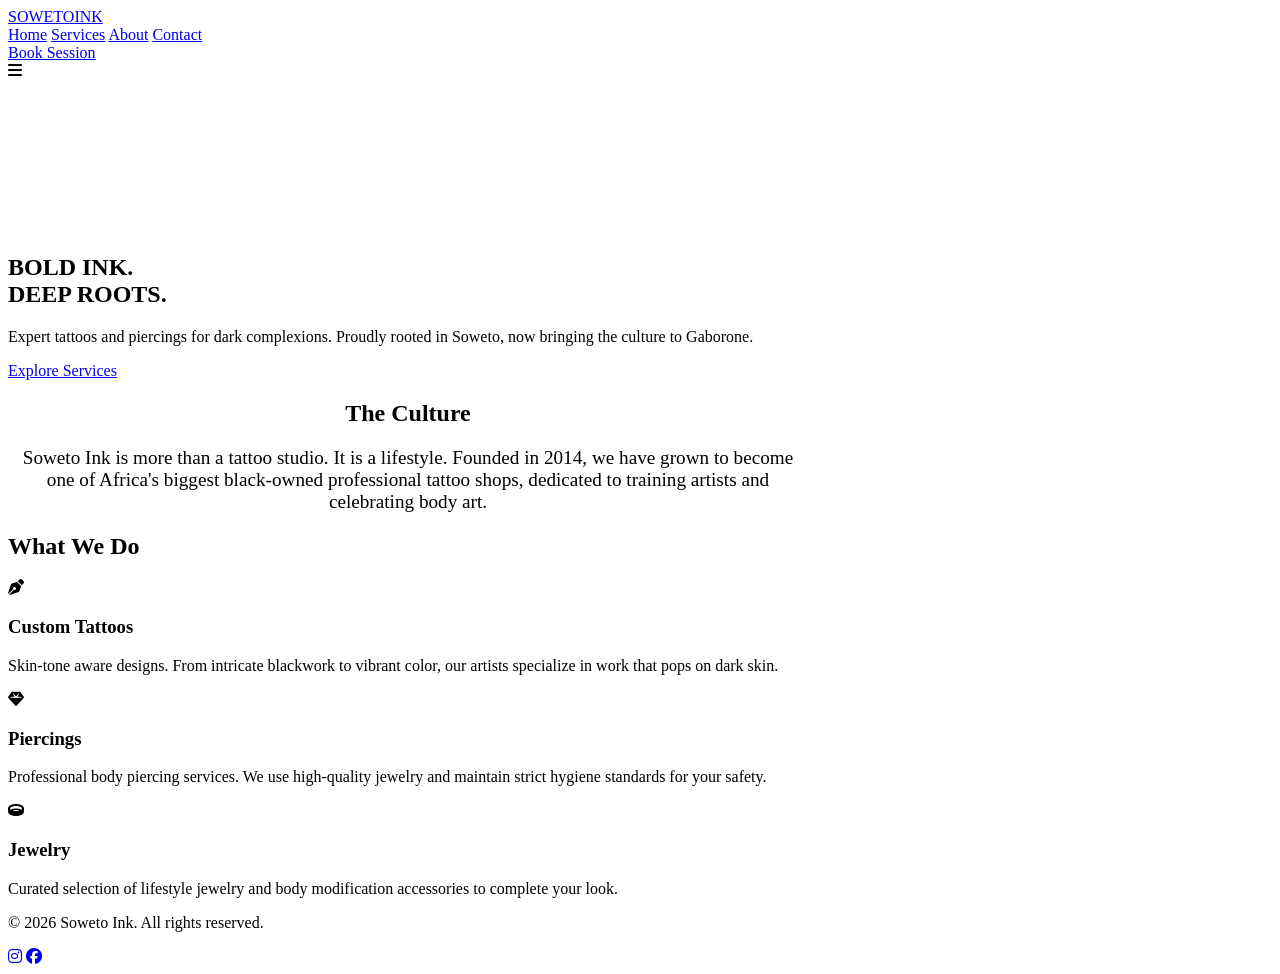
==== index.html @ 55dce3ae "Create index.html" ====
<!DOCTYPE html>
<html lang="en">
<head>
    <meta charset="UTF-8">
    <meta name="viewport" content="width=device-width, initial-scale=1.0">
    <title>Soweto Ink | Tattoo & Lifestyle</title>
    <link rel="stylesheet" href="css/style.css">
    <!-- Google Fonts -->
    <link rel="preconnect" href="https://fonts.googleapis.com">
    <link rel="preconnect" href="https://fonts.gstatic.com" crossorigin>
    <link href="https://fonts.googleapis.com/css2?family=Bebas+Neue&family=Inter:wght@400;600;700&display=swap" rel="stylesheet">
    <link rel="stylesheet" href="https://cdnjs.cloudflare.com/ajax/libs/font-awesome/6.4.0/css/all.min.css">
</head>
<body>

    <header>
        <div class="container nav-container">
            <a href="index.html" class="logo">SOWETO<span>INK</span></a>
            <nav class="nav-links">
                <a href="index.html" class="active">Home</a>
                <a href="services.html">Services</a>
                <a href="about.html">About</a>
                <a href="contact.html">Contact</a>
            </nav>
            <a href="contact.html" class="nav-cta">Book Session</a>
            <div class="mobile-menu-btn"><i class="fas fa-bars"></i></div>
        </div>
    </header>

    <!-- HERO SECTION WITH VIDEO -->
    <section class="hero">
        <!-- Placeholder video URL. Replace with actual tattoo footage. -->
        <video autoplay muted loop playsinline poster="https://images.unsplash.com/photo-1598371839696-5c5bb00bdc28?ixlib=rb-4.0.3&auto=format&fit=crop&w=1920&q=80">
            <source src="https://cdn.pixabay.com/video/2021/10/05/91621-632359570_large.mp4" type="video/mp4">
        </video>
        <div class="hero-overlay"></div>
        <div class="hero-content">
            <h1>BOLD INK.<br>DEEP ROOTS.</h1>
            <p>Expert tattoos and piercings for dark complexions. Proudly rooted in Soweto, now bringing the culture to Gaborone.</p>
            <a href="services.html" class="btn">Explore Services</a>
        </div>
    </section>

    <!-- INTRO SECTION -->
    <section>
        <div class="container" style="text-align: center; max-width: 800px;">
            <h2 class="section-title">The Culture</h2>
            <p style="font-size: 1.2rem; color: var(--text-muted);">Soweto Ink is more than a tattoo studio. It is a lifestyle. Founded in 2014, we have grown to become one of Africa's biggest black-owned professional tattoo shops, dedicated to training artists and celebrating body art.</p>
        </div>
    </section>

    <!-- QUICK SERVICES -->
    <section class="section-dark">
        <div class="container">
            <h2 class="section-title">What We Do</h2>
            <div class="services-grid">
                <div class="service-card">
                    <div class="service-icon"><i class="fas fa-pen-nib"></i></div>
                    <h3>Custom Tattoos</h3>
                    <p>Skin-tone aware designs. From intricate blackwork to vibrant color, our artists specialize in work that pops on dark skin.</p>
                </div>
                <div class="service-card">
                    <div class="service-icon"><i class="fas fa-gem"></i></div>
                    <h3>Piercings</h3>
                    <p>Professional body piercing services. We use high-quality jewelry and maintain strict hygiene standards for your safety.</p>
                </div>
                <div class="service-card">
                    <div class="service-icon"><i class="fas fa-ring"></i></div>
                    <h3>Jewelry</h3>
                    <p>Curated selection of lifestyle jewelry and body modification accessories to complete your look.</p>
                </div>
            </div>
        </div>
    </section>

    <footer>
        <div class="container">
            <p>&copy; 2026 Soweto Ink. All rights reserved.</p>
            <div class="socials">
                <a href="#"><i class="fab fa-instagram"></i></a>
                <a href="#"><i class="fab fa-facebook"></i></a>
            </div>
        </div>
    </footer>

</body>
</html>
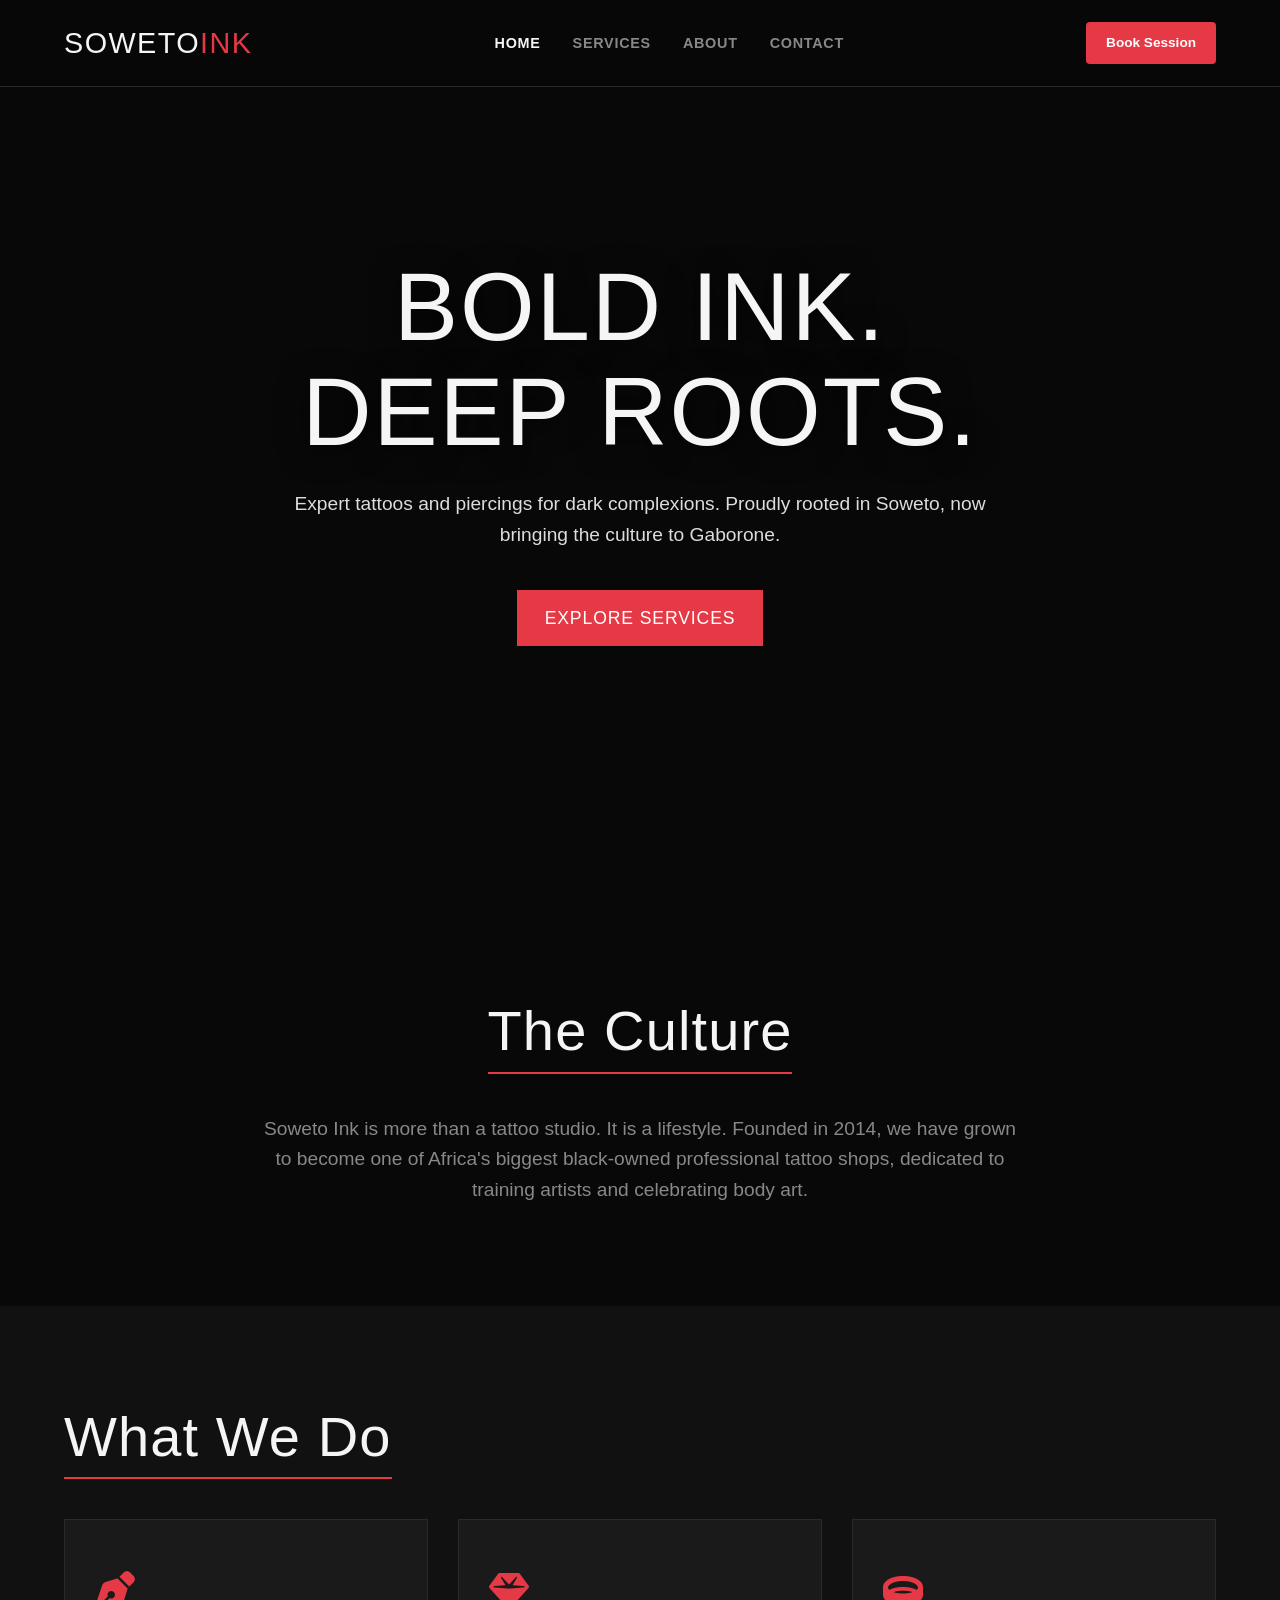
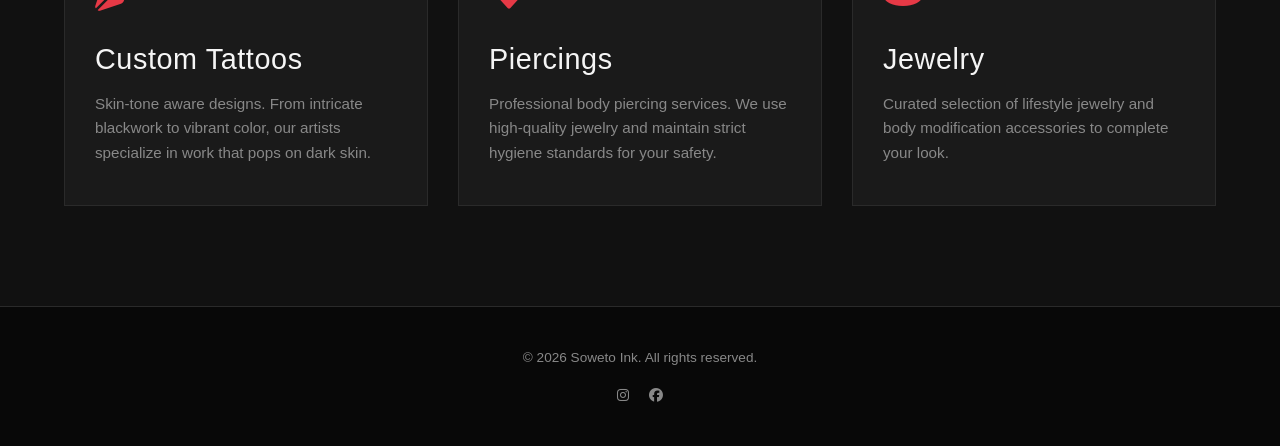
==== commit 9860e6e1: "Update index.html" ====
--- a/index.html
+++ b/index.html
@@ -4,7 +4,7 @@
     <meta charset="UTF-8">
     <meta name="viewport" content="width=device-width, initial-scale=1.0">
     <title>Soweto Ink | Tattoo & Lifestyle</title>
-    <link rel="stylesheet" href="css/style.css">
+    <link rel="stylesheet" href="style.css">
     <!-- Google Fonts -->
     <link rel="preconnect" href="https://fonts.googleapis.com">
     <link rel="preconnect" href="https://fonts.gstatic.com" crossorigin>
--- a/style.css
+++ b/style.css
@@ -0,0 +1,214 @@
+/* =========================================
+   SOWETO INK — Shared Design System
+   Dark / Gritty / Premium
+========================================= */
+:root {
+    --bg: #080808;
+    --surface: #111111;
+    --surface-light: #1A1A1A;
+    --text: #F5F5F5;
+    --text-muted: #888888;
+    --accent: #E63946; /* Signal Red */
+    --accent-hover: #C1121F;
+    --border: #2A2A2A;
+    --font-display: 'Bebas Neue', sans-serif; /* Bold, tattoo-style font */
+    --font-body: 'Inter', sans-serif;
+    --transition: all 0.3s ease;
+}
+
+* { margin: 0; padding: 0; box-sizing: border-box; }
+html { scroll-behavior: smooth; }
+body {
+    font-family: var(--font-body);
+    background-color: var(--bg);
+    color: var(--text);
+    line-height: 1.6;
+    -webkit-font-smoothing: antialiased;
+    overflow-x: hidden;
+}
+a { text-decoration: none; color: inherit; transition: var(--transition); }
+ul { list-style: none; }
+img { max-width: 100%; display: block; }
+.container { max-width: 1200px; margin: 0 auto; padding: 0 24px; }
+
+/* Typography */
+h1, h2, h3, h4 {
+    font-family: var(--font-display);
+    font-weight: 400;
+    line-height: 1.1;
+    letter-spacing: 0.02em;
+}
+h1 { font-size: clamp(3rem, 8vw, 6rem); }
+h2 { font-size: clamp(2rem, 5vw, 3.5rem); }
+h3 { font-size: 1.8rem; }
+.section-title {
+    margin-bottom: 40px;
+    border-bottom: 2px solid var(--accent);
+    padding-bottom: 10px;
+    display: inline-block;
+}
+.text-accent { color: var(--accent); }
+.text-muted { color: var(--text-muted); }
+
+/* Buttons */
+.btn {
+    display: inline-flex;
+    align-items: center;
+    gap: 8px;
+    padding: 14px 28px;
+    background: var(--accent);
+    color: #fff;
+    font-family: var(--font-display);
+    font-size: 1.1rem;
+    letter-spacing: 0.05em;
+    border: none;
+    cursor: pointer;
+    transition: var(--transition);
+    text-transform: uppercase;
+}
+.btn:hover { background: var(--accent-hover); transform: translateY(-2px); }
+.btn-outline {
+    background: transparent;
+    border: 2px solid var(--text);
+    color: var(--text);
+}
+.btn-outline:hover { background: var(--text); color: var(--bg); }
+
+/* Header */
+header {
+    position: fixed;
+    top: 0; left: 0; right: 0;
+    z-index: 1000;
+    padding: 20px 0;
+    background: rgba(8, 8, 8, 0.85);
+    backdrop-filter: blur(12px);
+    border-bottom: 1px solid var(--border);
+}
+.nav-container {
+    display: flex;
+    justify-content: space-between;
+    align-items: center;
+}
+.logo {
+    font-family: var(--font-display);
+    font-size: 1.8rem;
+    letter-spacing: 0.05em;
+}
+.logo span { color: var(--accent); }
+.nav-links { display: flex; gap: 32px; }
+.nav-links a {
+    font-size: 0.9rem;
+    font-weight: 600;
+    text-transform: uppercase;
+    letter-spacing: 0.05em;
+    color: var(--text-muted);
+}
+.nav-links a:hover, .nav-links a.active { color: var(--text); }
+.nav-cta {
+    background: var(--accent);
+    color: #fff;
+    padding: 10px 20px;
+    font-weight: 700;
+    border-radius: 4px;
+    font-size: 0.85rem;
+}
+.nav-cta:hover { background: var(--accent-hover); }
+.mobile-menu-btn { display: none; font-size: 1.5rem; cursor: pointer; }
+
+/* --- HERO SECTION WITH VIDEO --- */
+.hero {
+    position: relative;
+    height: 100vh;
+    display: flex;
+    align-items: center;
+    justify-content: center;
+    text-align: center;
+    overflow: hidden;
+}
+.hero video {
+    position: absolute;
+    top: 50%; left: 50%;
+    min-width: 100%; min-height: 100%;
+    width: auto; height: auto;
+    transform: translateX(-50%) translateY(-50%);
+    object-fit: cover;
+    z-index: -2;
+    filter: brightness(0.4) saturate(1.2);
+}
+.hero-overlay {
+    position: absolute;
+    inset: 0;
+    background: linear-gradient(180deg, rgba(8,8,8,0.2) 0%, rgba(8,8,8,0.9) 100%);
+    z-index: -1;
+}
+.hero-content { position: relative; z-index: 2; max-width: 800px; padding: 0 24px; }
+.hero h1 { margin-bottom: 24px; text-shadow: 0 4px 30px rgba(0,0,0,0.8); }
+.hero p { font-size: 1.2rem; color: #DDD; margin-bottom: 40px; }
+
+/* Sections */
+section { padding: 100px 0; }
+.section-dark { background: var(--surface); }
+
+/* Services Grid */
+.services-grid {
+    display: grid;
+    grid-template-columns: repeat(auto-fit, minmax(300px, 1fr));
+    gap: 30px;
+}
+.service-card {
+    background: var(--surface-light);
+    padding: 40px 30px;
+    border: 1px solid var(--border);
+    transition: var(--transition);
+    position: relative;
+}
+.service-card:hover {
+    border-color: var(--accent);
+    transform: translateY(-8px);
+    box-shadow: 0 20px 40px rgba(0,0,0,0.5);
+}
+.service-icon { font-size: 2.5rem; color: var(--accent); margin-bottom: 20px; }
+.service-card h3 { margin-bottom: 16px; }
+.service-card p { color: var(--text-muted); font-size: 0.95rem; }
+
+/* Footer */
+footer {
+    padding: 40px 0;
+    border-top: 1px solid var(--border);
+    text-align: center;
+    font-size: 0.85rem;
+    color: var(--text-muted);
+}
+footer .socials { margin-top: 16px; display: flex; justify-content: center; gap: 20px; }
+footer .socials a:hover { color: var(--accent); }
+
+/* Page Header (for subpages) */
+.page-header {
+    padding: 180px 0 80px;
+    text-align: center;
+    border-bottom: 1px solid var(--border);
+    background: radial-gradient(circle at center, var(--surface-light) 0%, var(--bg) 100%);
+}
+
+/* Contact Form */
+.form-group { margin-bottom: 20px; }
+.form-group label { display: block; margin-bottom: 8px; font-weight: 600; font-size: 0.9rem; }
+.form-group input, .form-group textarea {
+    width: 100%;
+    padding: 14px;
+    background: var(--surface-light);
+    border: 1px solid var(--border);
+    color: var(--text);
+    font-family: var(--font-body);
+    outline: none;
+    transition: var(--transition);
+}
+.form-group input:focus, .form-group textarea:focus { border-color: var(--accent); }
+
+/* Mobile */
+@media (max-width: 768px) {
+    .nav-links { display: none; }
+    .mobile-menu-btn { display: block; }
+    .hero h1 { font-size: 3rem; }
+    section { padding: 60px 0; }
+}
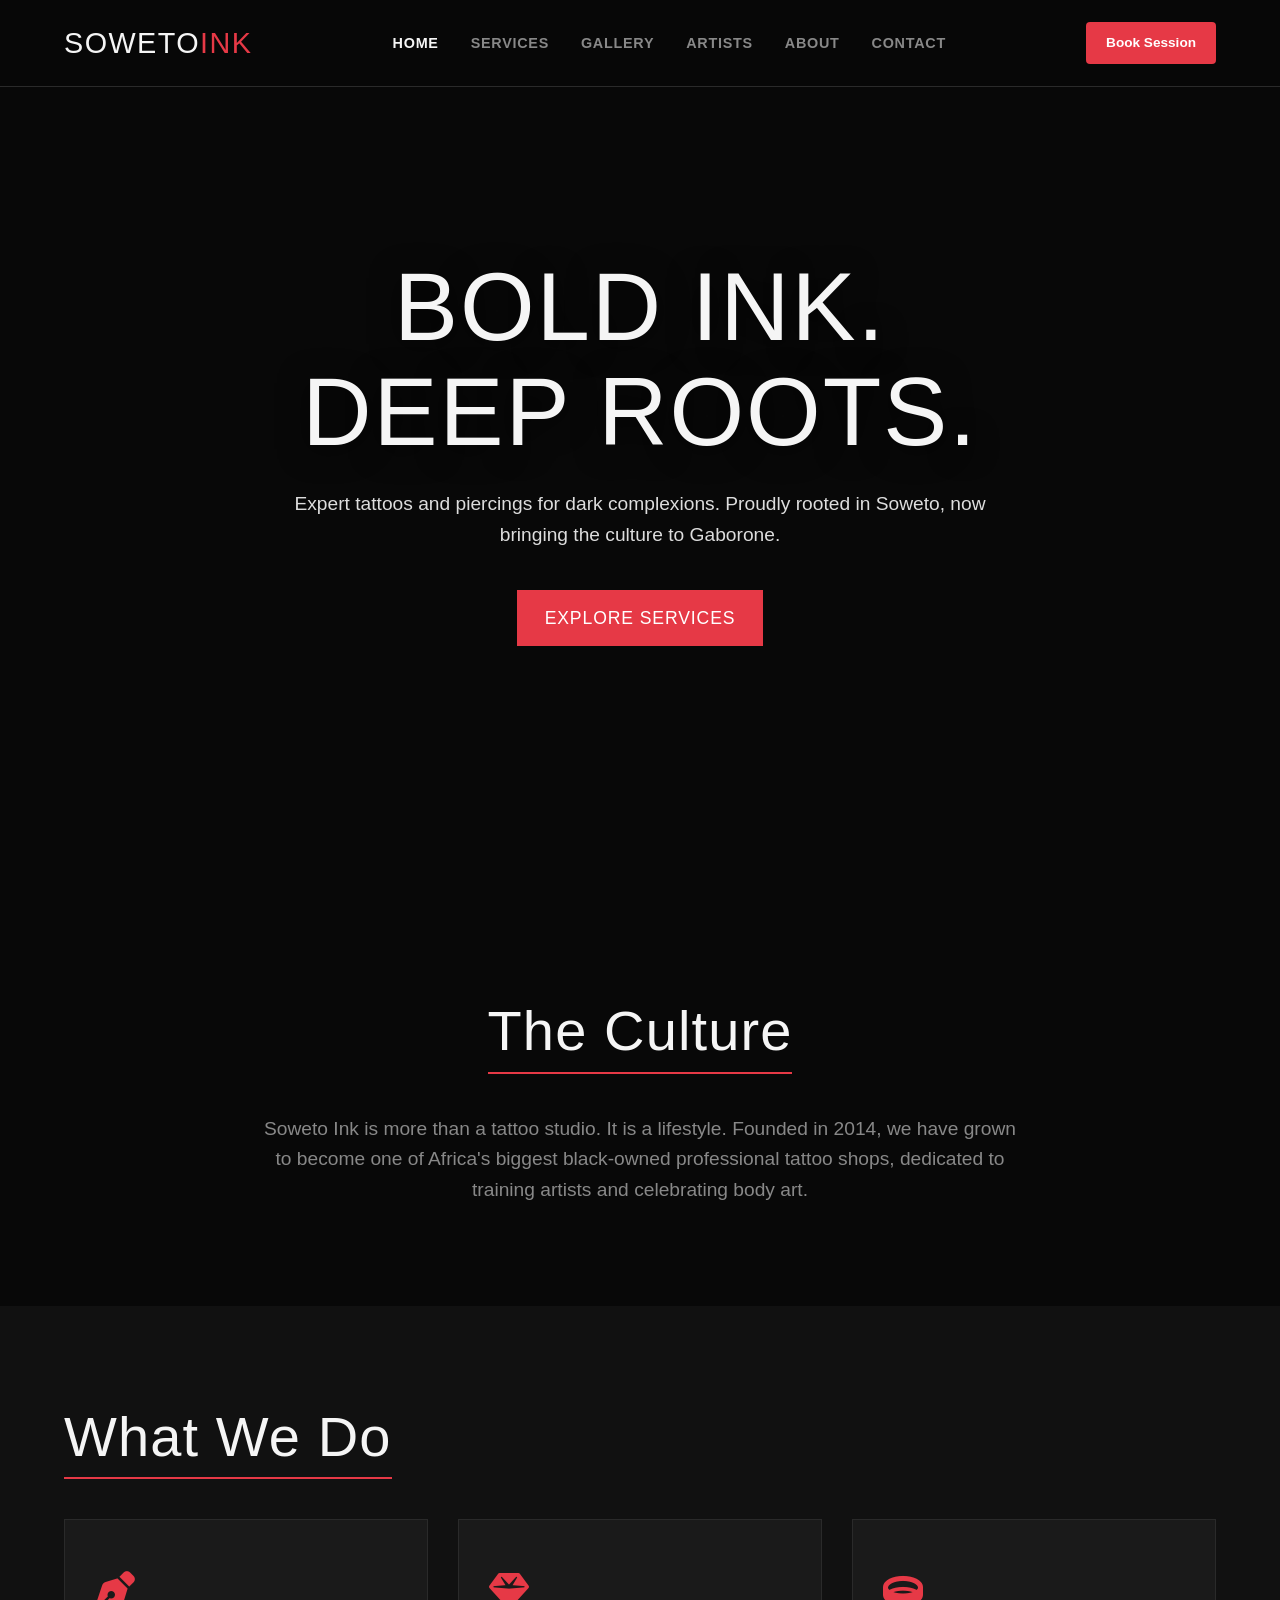
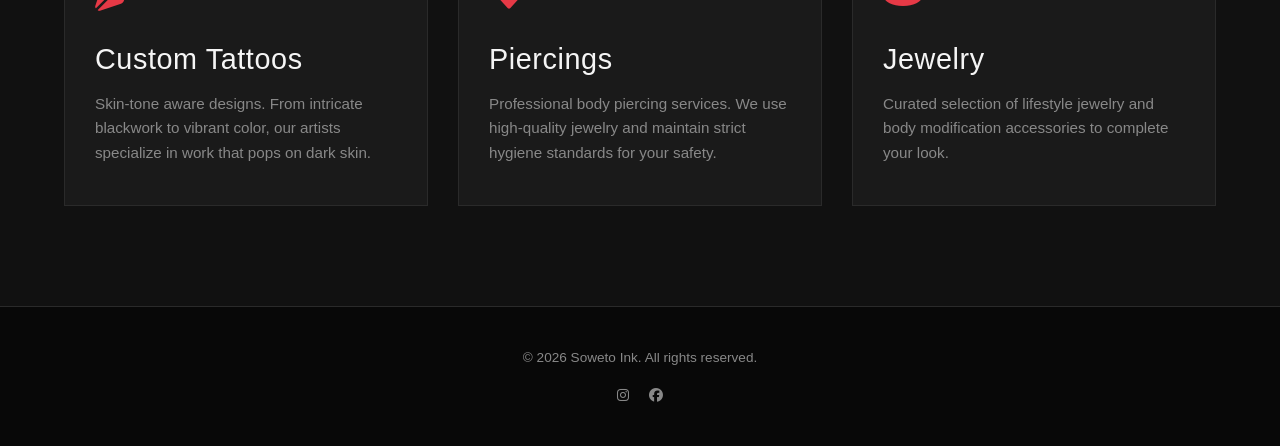
==== commit e09e1146: "Add links to Gallery and Artists in navigation" ====
--- a/index.html
+++ b/index.html
@@ -19,6 +19,8 @@
             <nav class="nav-links">
                 <a href="index.html" class="active">Home</a>
                 <a href="services.html">Services</a>
+                   <a href="gallery.html">Gallery</a>
+                   <a href="artists.html">Artists</a>
                 <a href="about.html">About</a>
                 <a href="contact.html">Contact</a>
             </nav>
--- a/style.css
+++ b/style.css
@@ -212,3 +212,132 @@
     .hero h1 { font-size: 3rem; }
     section { padding: 60px 0; }
 }
+/* =========================================
+   GALLERY PAGE
+========================================= */
+.gallery-section { padding: 60px 0; }
+.gallery-grid {
+    display: grid;
+    grid-template-columns: repeat(auto-fill, minmax(280px, 1fr));
+    gap: 20px;
+    margin-bottom: 60px;
+}
+.gallery-item {
+    position: relative;
+    border-radius: 4px;
+    overflow: hidden;
+    aspect-ratio: 3 / 4; /* Portrait orientation for tattoo/piercing shots */
+    border: 1px solid var(--border);
+    cursor: pointer;
+}
+.gallery-item img {
+    width: 100%;
+    height: 100%;
+    object-fit: cover;
+    transition: transform 0.5s ease, filter 0.5s ease;
+    filter: grayscale(20%) contrast(1.1);
+}
+.gallery-item:hover img {
+    transform: scale(1.05);
+    filter: grayscale(0%) contrast(1.1);
+}
+.gallery-overlay {
+    position: absolute;
+    inset: 0;
+    background: linear-gradient(to top, rgba(0,0,0,0.9) 0%, transparent 50%);
+    opacity: 0;
+    transition: var(--transition);
+    display: flex;
+    align-items: flex-end;
+    padding: 20px;
+}
+.gallery-item:hover .gallery-overlay { opacity: 1; }
+.gallery-overlay h4 {
+    color: var(--text);
+    font-family: var(--font-display);
+    font-size: 1.2rem;
+    letter-spacing: 0.05em;
+}
+.gallery-overlay span {
+    display: block;
+    font-family: var(--font-body);
+    font-size: 0.8rem;
+    color: var(--accent);
+    text-transform: uppercase;
+    font-weight: 700;
+}
+
+/* =========================================
+   ARTISTS PAGE
+========================================= */
+.artists-grid {
+    display: grid;
+    grid-template-columns: repeat(auto-fit, minmax(320px, 1fr));
+    gap: 30px;
+    margin-top: 40px;
+}
+.artist-card {
+    background: var(--surface-light);
+    border: 1px solid var(--border);
+    transition: var(--transition);
+    overflow: hidden;
+}
+.artist-card:hover {
+    border-color: var(--accent);
+    transform: translateY(-5px);
+}
+.artist-img-wrap {
+    width: 100%;
+    aspect-ratio: 1 / 1;
+    overflow: hidden;
+    border-bottom: 1px solid var(--border);
+}
+.artist-img-wrap img {
+    width: 100%;
+    height: 100%;
+    object-fit: cover;
+    transition: var(--transition);
+    filter: grayscale(100%);
+}
+.artist-card:hover .artist-img-wrap img {
+    filter: grayscale(0%);
+    transform: scale(1.03);
+}
+.artist-info {
+    padding: 24px;
+}
+.artist-info h3 {
+    font-size: 2rem;
+    margin-bottom: 4px;
+}
+.artist-role {
+    font-size: 0.8rem;
+    color: var(--accent);
+    text-transform: uppercase;
+    font-weight: 700;
+    letter-spacing: 0.1em;
+    margin-bottom: 16px;
+    display: block;
+}
+.artist-info p {
+    color: var(--text-muted);
+    font-size: 0.9rem;
+    margin-bottom: 20px;
+}
+.artist-contact {
+    display: flex;
+    flex-direction: column;
+    gap: 8px;
+    padding-top: 16px;
+    border-top: 1px solid var(--border);
+}
+.artist-contact a {
+    display: flex;
+    align-items: center;
+    gap: 10px;
+    font-size: 0.85rem;
+    color: var(--text);
+    font-weight: 600;
+}
+.artist-contact a:hover { color: var(--accent); }
+.artist-contact i { color: var(--text-muted); width: 16px; }
